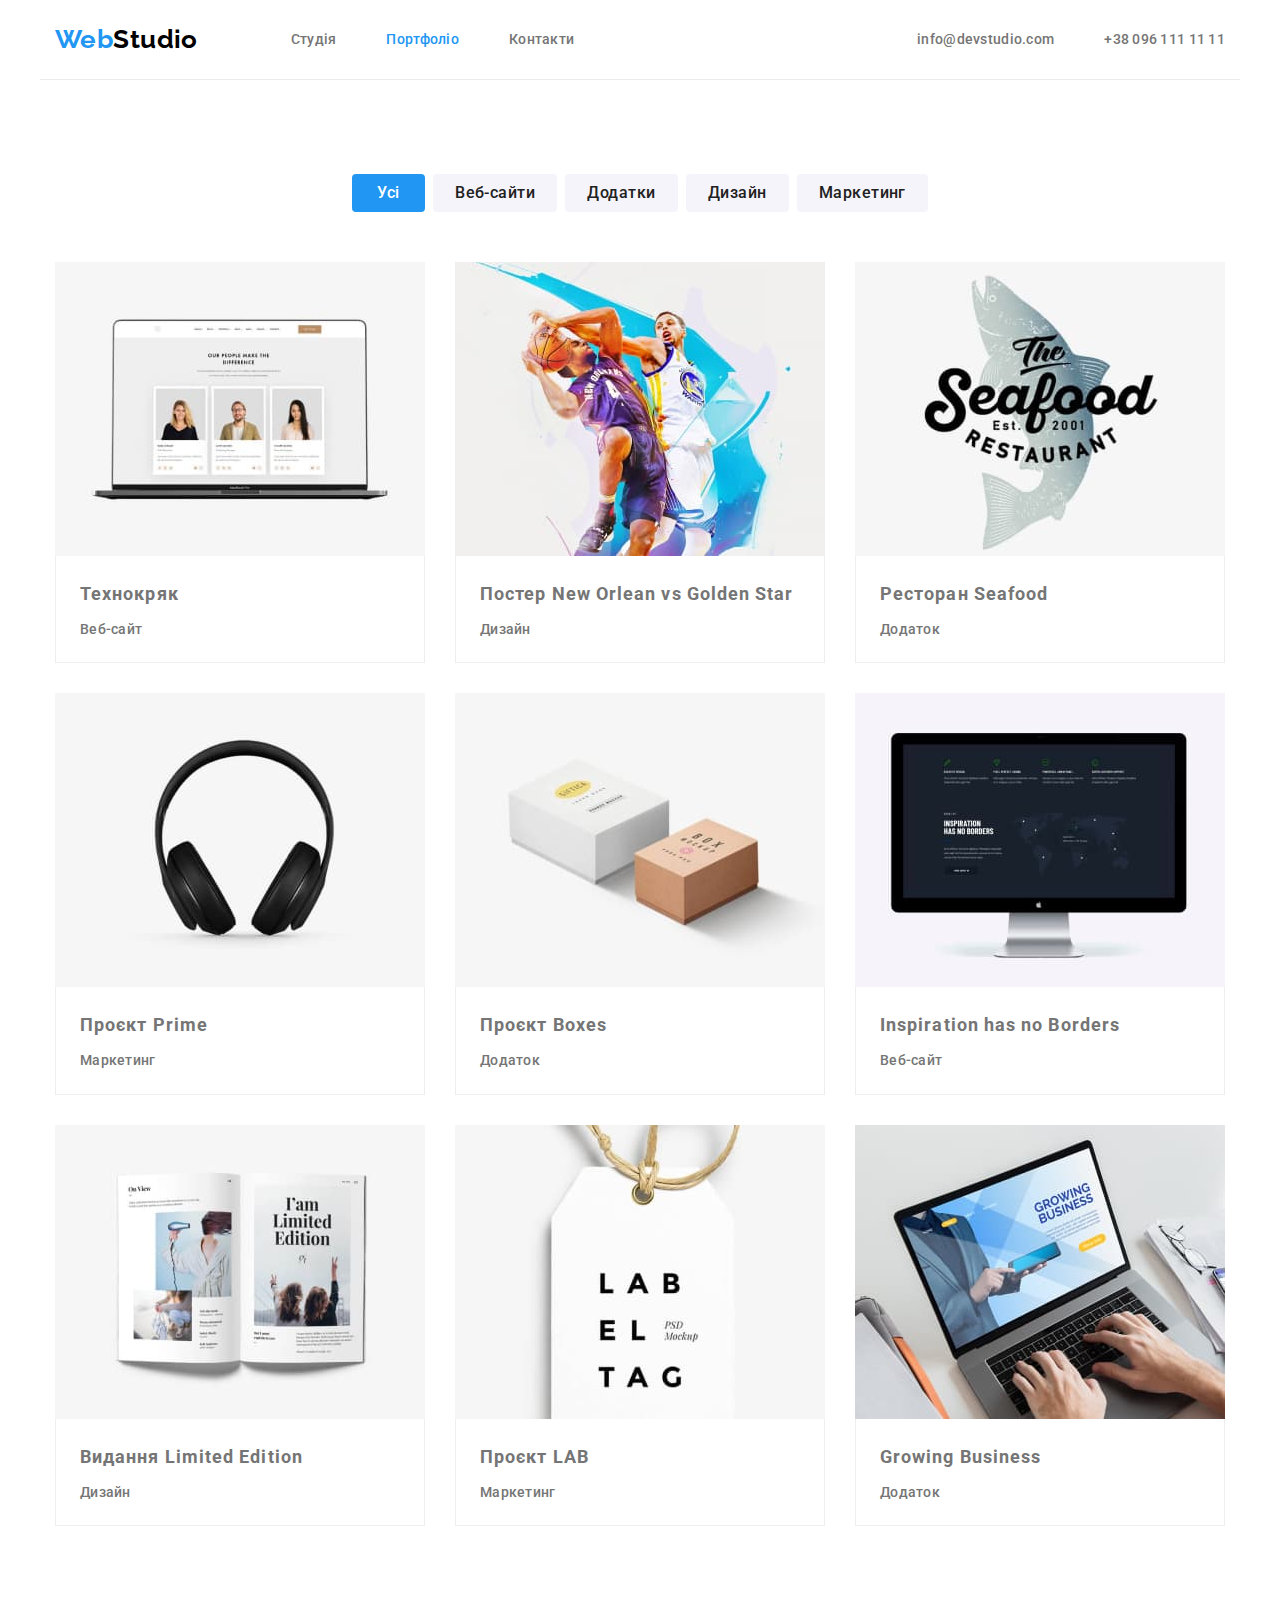
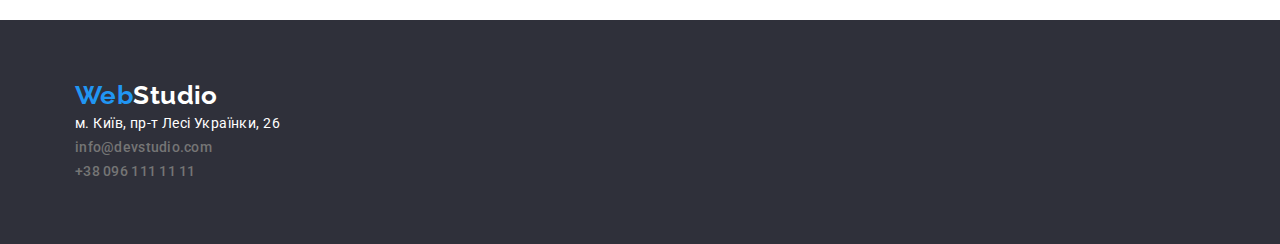
==== portfolio.html @ fb5e7e9b "3in 4" ====
<!DOCTYPE html>
<html lang="uk">
  <head>
    <meta charset="UTF-8" />
    <meta http-equiv="X-UA-Compatible" content="IE=edge" />
    <meta name="viewport" content="width=device-width, initial-scale=1.0" />
    <title>Студія</title>
    <link rel="preconnect" href="https://fonts.googleapis.com" />
    <link rel="preconnect" href="https://fonts.gstatic.com" crossorigin />
    <link
      href="https://fonts.googleapis.com/css2?family=Raleway:wght@700&family=Roboto:wght@400;500;700;900&display=swap"
      rel="stylesheet"
    />
    <link
      rel="stylesheet"
      href="https://cdnjs.cloudflare.com/ajax/libs/modern-normalize/1.1.0/modern-normalize.min.css"
    />
    <link rel="stylesheet" href="./css/styles.css" />
  </head>
  <body class="page">
    <header class="header">
      <div class="container">
        <nav class="site-nav">
          <a class="link logo" href="./index.html"
            >Web<span class="logo-color">Studio</span></a
          >
          <ul class="list">
            <li class="item">
              <a class="link page" href="./index.html">Студія</a>
            </li>
            <li class="item">
              <a class="link page current" href="./portfolio.html">Портфоліо</a>
            </li>
            <li class="item">
              <a class="link page" href="">Контакти</a>
            </li>
          </ul>
        </nav>
        <ul class="list contact-list">
          <li class="item">
            <a class="link" href="mailto:info@devstudio.com"
              >info@devstudio.com</a
            >
          </li>
          <li class="item">
            <a class="link" href="tel:+380961111111">+38 096 111 11 11</a>
          </li>
        </ul>
      </div>
    </header>
    <main class="main">
      <section class="section projects">
        <div class="container">
          <ul class="list filter">
            <li class="item">
              <button class="button secondary active" type="button">Усі</button>
            </li>
            <li class="item">
              <button class="button secondary" type="button">Веб-сайти</button>
            </li>
            <li class="item">
              <button class="button secondary" type="button">Додатки</button>
            </li>
            <li class="item">
              <button class="button secondary" type="button">Дизайн</button>
            </li>
            <li class="item">
              <button class="button secondary" type="button">Маркетинг</button>
            </li>
          </ul>
          <h1 class="visually-hidden">Наші роботи</h1>
          <ul class="list projects-list">
            <li class="item">
              <a class="link" href="">
                <img
                  class="img"
                  src="./images/texnoxr1.jpg"
                  alt="Приклад роботи студії під назвою Технокряк"
                  width="370"
                />
                <div class="title-box">
                  <h3 class="title">Технокряк</h3>
                  <p class="description">Веб-сайт</p>
                </div>
              </a>
            </li>
            <li class="item">
              <a class="link" href="">
                <img
                  class="img"
                  src="./images/neworlean2.jpg"
                  alt="Приклад роботи студії під назвою Постер New Orlean vs Golden Star"
                  width="370"
                />
                <div class="title-box">
                  <h3 class="title">Постер New Orlean vs Golden Star</h3>
                  <p class="description">Дизайн</p>
                </div>
              </a>
            </li>
            <li class="item">
              <a class="link" href="">
                <img
                  class="img"
                  src="./images/seefood3.jpg"
                  alt="Приклад роботи студії під назвою Ресторан Seafood"
                  width="370"
                />
                <div class="title-box">
                  <h3 class="title">Ресторан Seafood</h3>
                  <p class="description">Додаток</p>
                </div>
              </a>
            </li>
            <li class="item">
              <a class="link" href="">
                <img
                  class="img"
                  src="./images/prime4.jpg"
                  alt="Приклад роботи студії під назвою Проєкт Prime"
                  width="370"
                />
                <div class="title-box">
                  <h3 class="title">Проєкт Prime</h3>
                  <p class="description">Маркетинг</p>
                </div>
              </a>
            </li>
            <li class="item">
              <a class="link" href="">
                <img
                  class="img"
                  src="./images/boxes5.jpg"
                  alt="Приклад роботи студії під назвою Проєкт Boxes"
                  width="370"
                />
                <div class="title-box">
                  <h3 class="title">Проєкт Boxes</h3>
                  <p class="description">Додаток</p>
                </div>
              </a>
            </li>
            <li class="item">
              <a class="link" href="">
                <img
                  class="img"
                  src="./images/inspiration6.jpg"
                  alt="Приклад роботи студії під назвою Inspiration has no Borders"
                  width="370"
                />
                <div class="title-box">
                  <h3 class="title">Inspiration has no Borders</h3>
                  <p class="description">Веб-сайт</p>
                </div>
              </a>
            </li>
            <li class="item">
              <a class="link" href="">
                <img
                  class="img"
                  src="./images/limited7.jpg"
                  alt="Приклад роботи студії під назвою Видання Limited Edition"
                  width="370"
                />
                <div class="title-box">
                  <h3 class="title">Видання Limited Edition</h3>
                  <p class="description">Дизайн</p>
                </div>
              </a>
            </li>
            <li class="item">
              <a class="link" href="">
                <img
                  class="img"
                  src="./images/lab8.jpg"
                  alt="Приклад роботи студії під назвою Проєкт LAB"
                  width="370"
                />
                <div class="title-box">
                  <h3 class="title">Проєкт LAB</h3>
                  <p class="description">Маркетинг</p>
                </div>
              </a>
            </li>
            <li class="item">
              <a class="link" href="">
                <img
                  class="img"
                  src="./images/growing9.jpg"
                  alt="Приклад роботи студії під назвою Growing Business"
                  width="370"
                />
                <div class="title-box">
                  <h3 class="title">Growing Business</h3>
                  <p class="description">Додаток</p>
                </div>
              </a>
            </li>
          </ul>
        </div>
      </section>
    </main>
    <footer class="page-footer">
      <div class="container">
        <a class="link logo" href="./index.html"
          >Web<span class="footer-logo-color">Studio</span></a
        >
        <address class="contacts">
          <ul class="list">
            <li class="item-adress">м. Київ, пр-т Лесі Українки, 26</li>
            <li class="item">
              <a class="link contact" href="mailto:info@devstudio.com"
                >info@devstudio.com</a
              >
            </li>
            <li class="item">
              <a class="link contact" href="tel:+380961111111"
                >+38 096 111 11 11</a
              >
            </li>
          </ul>
        </address>
      </div>
    </footer>
  </body>
</html>
---- css/styles.css ----
:root {
    --primary-text-color: #757575;
    --title-text-color: #212121;
    --primary-accent-color: #2196F3;
    --secondary-accent-color: #f5f4fa;
    --primary-background-color: #ffffff;
    --secondary-background-color: #2f303a;
    --background-color: #F5F5F5;
    --secondary-text-color: #ffffff;
    --primary-font-size: 16px;
    --secondary-font-size: 14px;
    --primary-leter-spase: 0.03em;
    --primary-font-weight: 500;
    --logo-secondary-color: #000000;
}


    /*Глобальні стилі*/

    /* Body,primary-background-colr,primary-text-color*/
    .page {
        font-family: 'Roboto', sans-serif;
        font-size: var(--secondary-font-size);
        letter-spacing: var(--primary-leter-spase);
        line-height: 1.71;
        color: var(--primary-text-color);
        background-color: var (--primary-background-color);

    }


    /* Загалні розміи та позицінування*/

    .container {
        width: 1200px;
        padding: 0 15px;
        margin-left: auto;
        margin-right: auto;
    }

    /* Скидання стилів списку*/
    .list {
        margin: 0;
        padding: 0;
        list-style: none;
    }

    /* Скидання стилів посилання*/
    .link {
        text-decoration: none;
        font-style: normal;
        color: inherit;
    }

        .logo {
            font-family: 'Raleway';
            font-weight: 700;
            font-size: 26px;
            line-height: 1.2;
            color: var(--primary-accent-color);
            text-decoration: none;
        }
    
        span.logo-color {
            color: #000000;
        }
    
        span.footer-logo-color {
            color: var(--secondary-text-color);
        }

/* Ховаю скритий заголовок*/
        .visually-hidden {
    position: absolute;
    width: 1px;
    height: 1px;
    margin: -1px;
    border: 0;
    padding: 0;
    white-space: nowrap;
    clip-path: inset(100%);
    clip: rect(0 0 0 0);
    overflow: hidden;
}


        
        
            

    /* Основний стиль кнопки*/
    .button {
        display: inline-block;
        min-width: 73px;
        min-height: 38px;
        padding: 0px 22px;
        border: none;
        border-radius: 4px;
        font-family: inherit;
        font-weight: var(--primary-font-weight);
        font-size: var(--primary-font-size);
        line-height: 1.62;
        letter-spacing: var(--primary-leter-spase);
        cursor: pointer;
    }


.button.primary {
    color: var(--secondary-text-color);
    background-color: var(--primary-accent-color);
}

.button.secondary {
    color: var(--title-text-color);
    background-color: var(--secondary-accent-color);
}

.button.secondary:hover {
    color: var(--secondary-text-color);
    background-color: var(--primary-accent-color);
}

.button.active {
    background-color: var(--primary-accent-color);
    color: var(--secondary-text-color);
}

/* Header*/
.header {
    min-width: 1200px;
}

.header .container {
    display: flex;
    align-items: center;
    justify-content: space-between;
    min-height: 80px;
    border-bottom: 1px solid #ECECEC;
   }

.header .site-nav {
    display: flex;
    align-items: center;
}

.header .site-nav .list {
    display: flex;
}

.header .contact-list {
    display: flex;
}

.header .site-nav .link.link.logo {
    margin-right: 93px;
}

.header .site-nav .list .item:not(:last-child) {
    margin-right: 50px;
}

.header .contact-list .item:not(:last-child) {
    margin-right: 50px;
}

/* Навігаційні посилання*/
.header .site-nav .link.page {
    font-weight: var(--primary-font-weight);
    line-height: 1.14;
    letter-spacing: 0.02em;
    color: var(--primary-text-color);
}

.header .site-nav .link.page:hover,
.header .site-nav .link.page:focus {
    color: var(--primary-accent-color);
}

.header .site-nav .link.page.current {
    color: var(--primary-accent-color);
}

/* Стиль для контактів*/
.header .contact-list .link {
    font-weight: var(--primary-font-weight);
    line-height: 1.14;
    letter-spacing: 0.02em;
    color: var(--primary-text-color);
}

.header .contact-list .link:hover {
    color: var(--primary-accent-color);
}



/* MAIN*/
.main .section {
    min-width: 1200px;
}

/*Основний заголовок секції*/
.main .section-title {
    font-size: 36px;
    line-height: 1.17;
    text-align: center;
    color: var(--title-text-color);
}

/*HERO*/
.main .section.hero {
    padding-top: 200px;
    padding-bottom: 200px;
    background-color: var(--secondary-background-color);
    text-align: center;
}

/*HERO title*/
.main .section.hero .hero-title {
    display: block;
    width: 696px;
    margin-top: 0;
    margin-bottom: 30px;
    margin-left: auto;
    margin-right: auto;
    font-weight: 900;
    font-size: 44px;
    line-height: 1.36;
    letter-spacing: 0.06em;
    text-transform: uppercase;
    color: var(--secondary-text-color);
}

/* HERO button*/
.main .section.hero .button.primary {
    padding: 0px 32px;
    height: 50px;
    font-weight: 700;
    font-size: var(--primary-font-size);
    line-height: 1.88;
    letter-spacing: 0.06em;
}

    /*Переваги*/

    .main .section.benefits {
        padding-top: 94px;
        padding-bottom: 94px;
    }

    .main .section.benefits .section-title {
        position: absolute;
        width: 1px;
        height: 1px;
        margin: -1px;
        border: 0;
        padding: 0;
        white-space: nowrap;
        clip-path: inset(100%);
        clip: rect(0 0 0 0);
        overflow: hidden;
    }

    /* список переваг*/
    .main .section.benefits .benefits-list {
        display: flex;
    }

    .main .section.benefits .benefits-list .item {
        flex: 1;
        margin-right: 30px;
    }

    .main .section.benefits .benefits-list .item:last-child {
        margin-right: 0;
    }

    .main .section.benefits .benefits-list .title {
        margin-top: 0;
        margin-bottom: 10px;
        font-size: var(--secondary-font-size);
        line-height: 1.14;
        text-transform: uppercase;
        color: var(--title-text-color);
    }

    .main .section.benefits .benefits-list .description {
        margin: 0;
    }



    /* Приклади робіт*/
    .main .section.work-examples {
        padding-bottom: 94px;
    }

    .main .section.work-examples .section-title {
        margin-top: 0;
        margin-bottom: 50px;
    }

    .main .section.work-examples .list.work-list {
        display: flex;
        justify-content: space-between;
    }

    .main .section.work-examples .list.work-list .img {
        display: block;
    }

    /* Команда*/
    .main .section.team {
        padding-top: 94px;
        padding-bottom: 94px;
        background-color: var(--secondary-accent-color);
    }

    .main .section.team .section-title {
        margin-top: 0;
        margin-bottom: 50px;
    }

    .main .section.team .list.team-list {
        display: flex;
        justify-content: space-between;
    }

    /* фото членів команди*/
    .main .section.team .team-list .photo {
        box-shadow: 0px 1px 3px rgba(0, 0, 0, 0.12), 0px 1px 1px rgba(0, 0, 0, 0.14),
            0px 2px 1px rgba(0, 0, 0, 0.2);
        border-radius: 0px 0px 4px 4px;
        background-color: var(--primary-background-color);
    }

    .main .section.team .team-list .teammate-title {
        padding-top: 30px;
        padding-bottom: 30px;
    }

    /* заголовок команди*/
    .main .section.team .team-list .title {
        margin: 0;
        font-weight: var(--primary-font-weight);
        font-size: var(--primary-font-size);
        line-height: 1.19;
        text-align: center;
        color: var(--title-text-color);
    }

    /* розташуваня фото Опис*/

    .main .section.team .team-list .description {
        margin-top: 10px;
        margin-bottom: 0;
        font-size: var(--primary-font-size);
        line-height: 1.19;
        text-align: center;
    }

    /* FOOTER*/
    .page-footer {
        padding: 60px;
        min-width: 1200px;
        background-color: var(--secondary-background-color);
    }

    .footer .link.logo {
        display: inline-block;
        margin-bottom: 20px;
        color: var(--secondary-text-color);
    }

    .footer .contacts .link.contact {
        line-height: 1.71;
        color: rgba(255, 255, 255, 0.6);
    }

    .footer .contacts .link.contact:hover {
        color: var(--primary-accent-color);
    }

    .item-adress{
        line-height: 1.71;
        color: var(--secondary-text-color);
        font-style: normal;
    }

    .footer .contacts .list .item.item:not(:last-child) {
        margin-bottom: 9px;
    }

    .item {
        font-weight: 500;
        letter-spacing: 0.02em;
        text-decoration: none;
    }


_______________________________________________________________________________________
     /* 2 сторінка Portfolio */

        .header .container {
            display: flex;
            align-items: center;
            justify-content: space-between;
            min-height: 80px;
            border-bottom: 1px solid #ececec;
        }

     /* Приклади проєктів*/
         .main .section.projects {
             padding-top: 94px;
             padding-bottom: 94px;
         }

                 /* Позицінування елементів */ .main .section.projects .list.filter {
                     display: flex;
                     justify-content: center;
                     margin-bottom: 50px;
                 }
        
                 .main .section.projects .list.filter .item:not(:last-child) {
                     margin-right: 8px;
                 }
        
                 .main .section.projects .list.projects-list {
                     display: flex;
                     flex-wrap: wrap;
                 }
        
                 .main .section.projects .projects-list .item {
                     width: calc((100% - 60px) / 3);
                 }
        
                 /* Прибираю margin-right для 3 */
                 .main .section.projects .projects-list .item:not(:nth-child(3n)) {
                     margin-right: 30px;
                 }
        
                 /* Установіть margin-bottom для кожного елемента,
                крім трьох останніх */
                 .main .section.projects .projects-list .item:not(:nth-last-child(-n + 3)) {
                     margin-bottom: 30px;
                 }
        
                 /* Main Projects Project list img видаляє пролбіл */
                 .main .section.projects .projects-list .img {
                     display: block;
                 }
        
                 /* список проєктів */
                 .main .section.projects .projects-list .title-box {
                     padding: 20px 24px;
                     border-right: 1px solid #eeeeee;
                     border-bottom: 1px solid #eeeeee;
                     border-left: 1px solid #eeeeee;
                 }
        
                 .main .section.projects .projects-list .title {
                     margin-top: 0;
                     margin-bottom: 4px;
                     font-size: 18px;
                     line-height: 2;
                     letter-spacing: 0.06em;
                     color: var(--title-text-clr);
                 }
        
                 
                 .main .section.projects .projects-list .description {
                     margin: 0;
                     font-size: var(--primary-fnt-size);
                     line-height: 1.88;
                 }
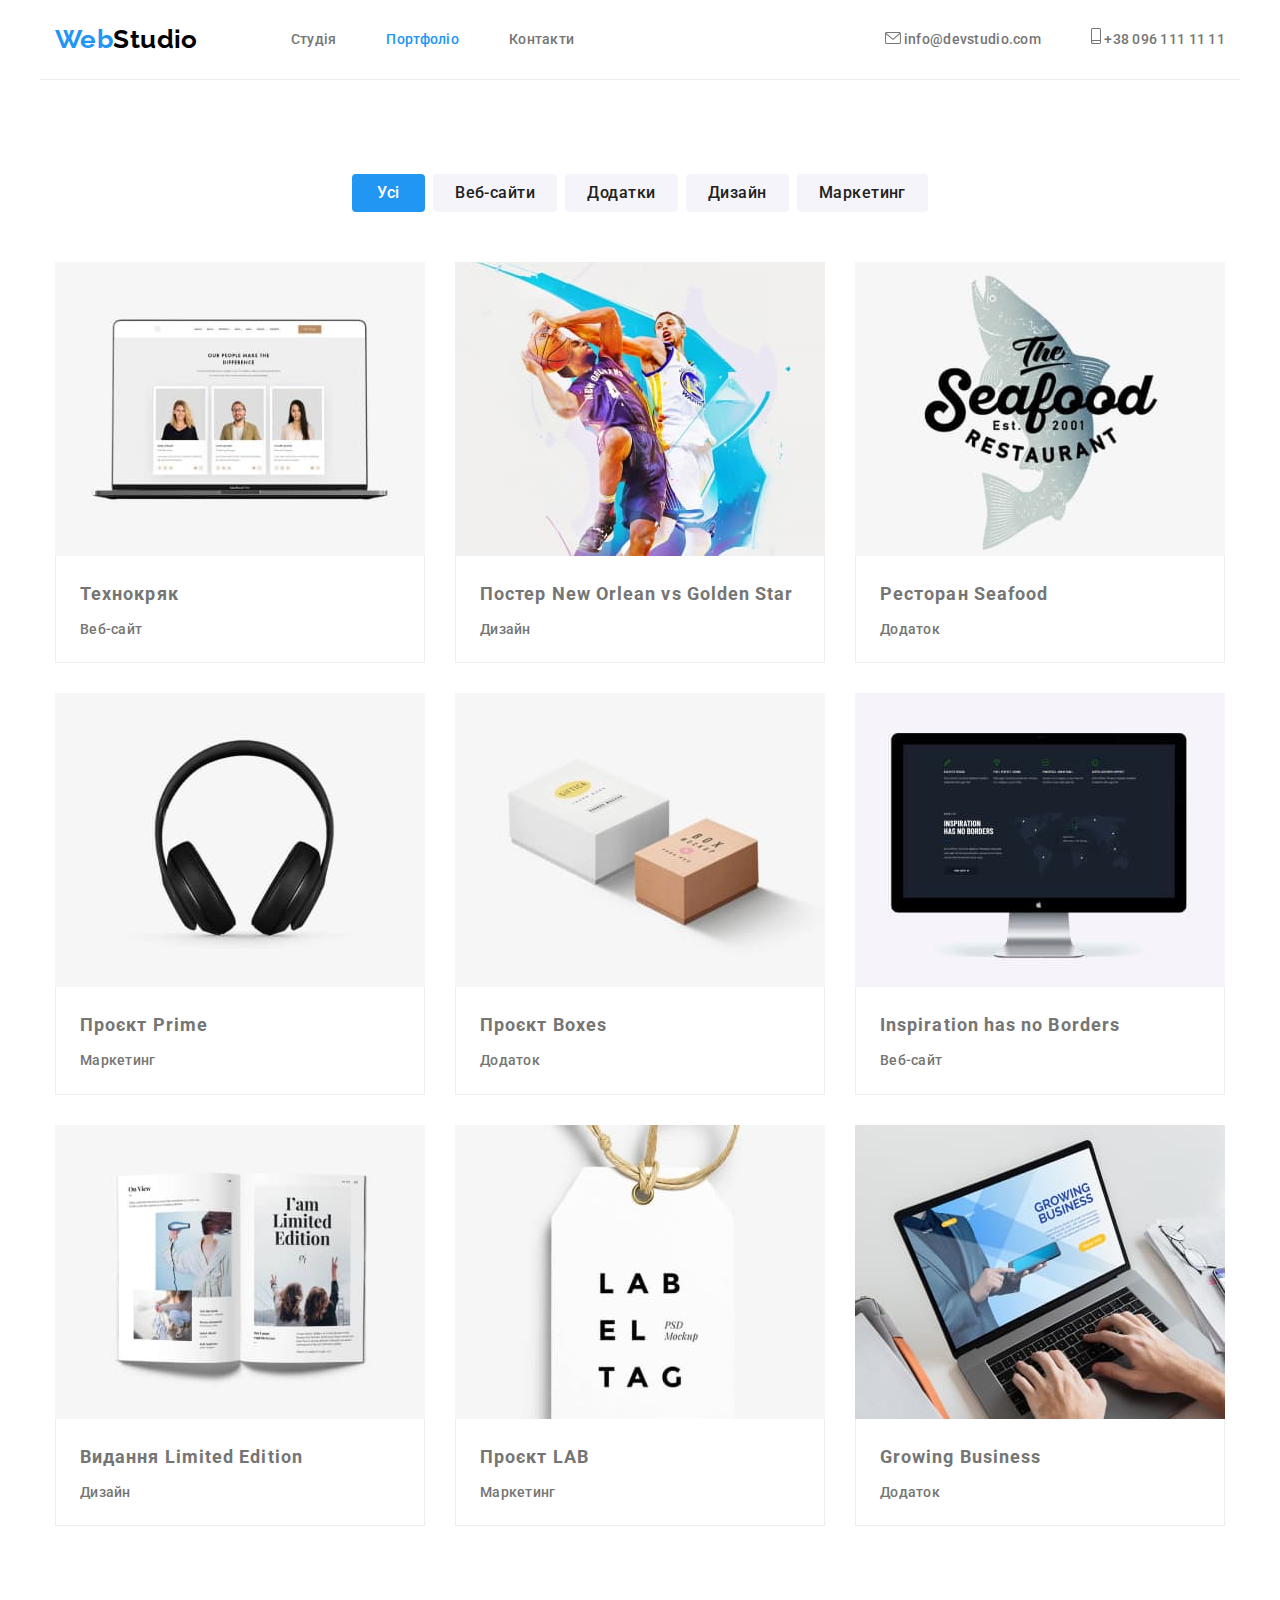
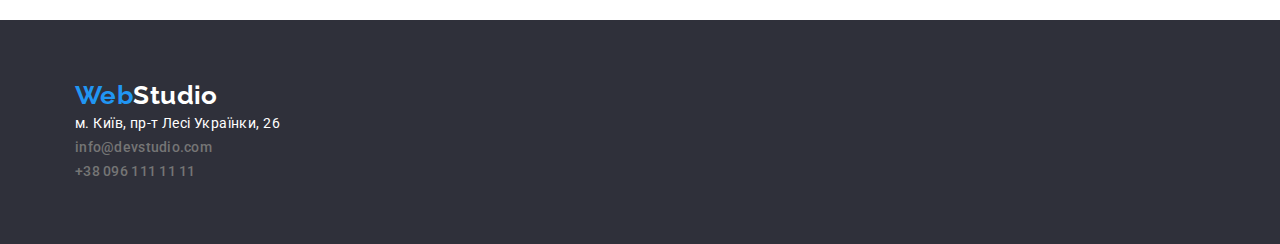
==== commit 0dfe6eb5: "+ портфолио" ====
--- a/portfolio.html
+++ b/portfolio.html
@@ -39,11 +39,18 @@
         <ul class="list contact-list">
           <li class="item">
             <a class="link" href="mailto:info@devstudio.com"
-              >info@devstudio.com</a
+              ><svg class="icon-envelope" width="16" height="12">
+                <use href="./images/symbol-defs2.svg#icon-envelope"> </use>
+              </svg>
+              info@devstudio.com</a
             >
           </li>
           <li class="item">
-            <a class="link" href="tel:+380961111111">+38 096 111 11 11</a>
+            <a class="link" href="tel:+380961111111">
+              <svg class="icon-envelope" width="10" height="16">
+              <use href="./images/symbol-defs2.svg#icon-smartphone"> </use>
+          </svg>
+              +38 096 111 11 11</a>
           </li>
         </ul>
       </div>
--- a/css/styles.css
+++ b/css/styles.css
@@ -130,6 +130,8 @@
     min-width: 1200px;
 }
 
+
+
 .header .container {
     display: flex;
     align-items: center;
@@ -179,6 +181,16 @@
 .header .site-nav .link.page.current {
     color: var(--primary-accent-color);
 }
+
+/* Зміна кольлру  иконки телефон та пошта*/
+.icon-envelope {
+    fill: #757575;
+
+}
+.icon-envelope:hover {
+    fill: #2196F3;
+}
+
 
 /* Стиль для контактів*/
 .header .contact-list .link {
@@ -241,6 +253,23 @@
     letter-spacing: 0.06em;
 }
 
+/* Overlay картинка в HERO*/
+.overlay {
+    max-width: 1600px;
+    height: 600px;
+    margin-left: auto;
+    margin-right: auto;
+    outline: 1px solid black;
+    background-image:linear-gradient(rgba(47, 48, 58, 0.4), rgba(47, 48, 58, 0.4)),
+    url('../images/herophoto.jpg');
+}
+
+
+  
+  
+
+
+
     /*Переваги*/
 
     .main .section.benefits {
